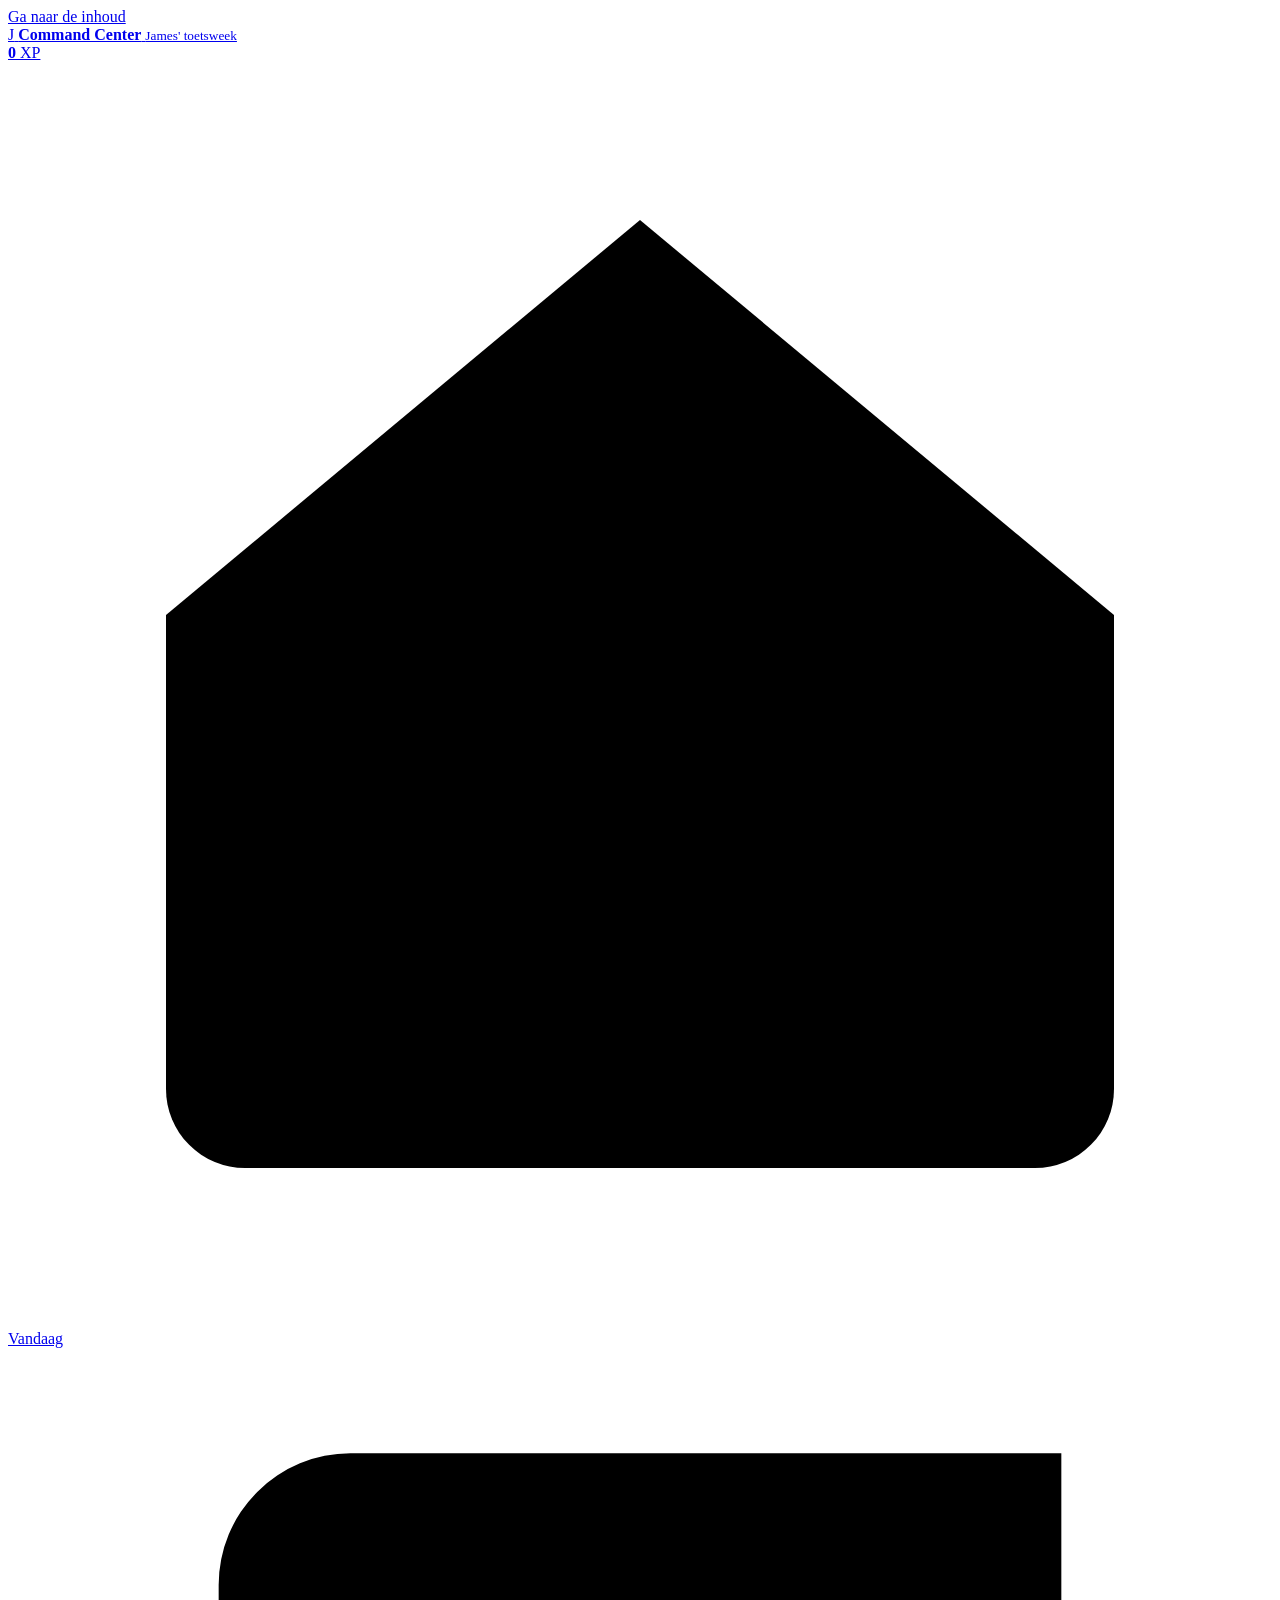
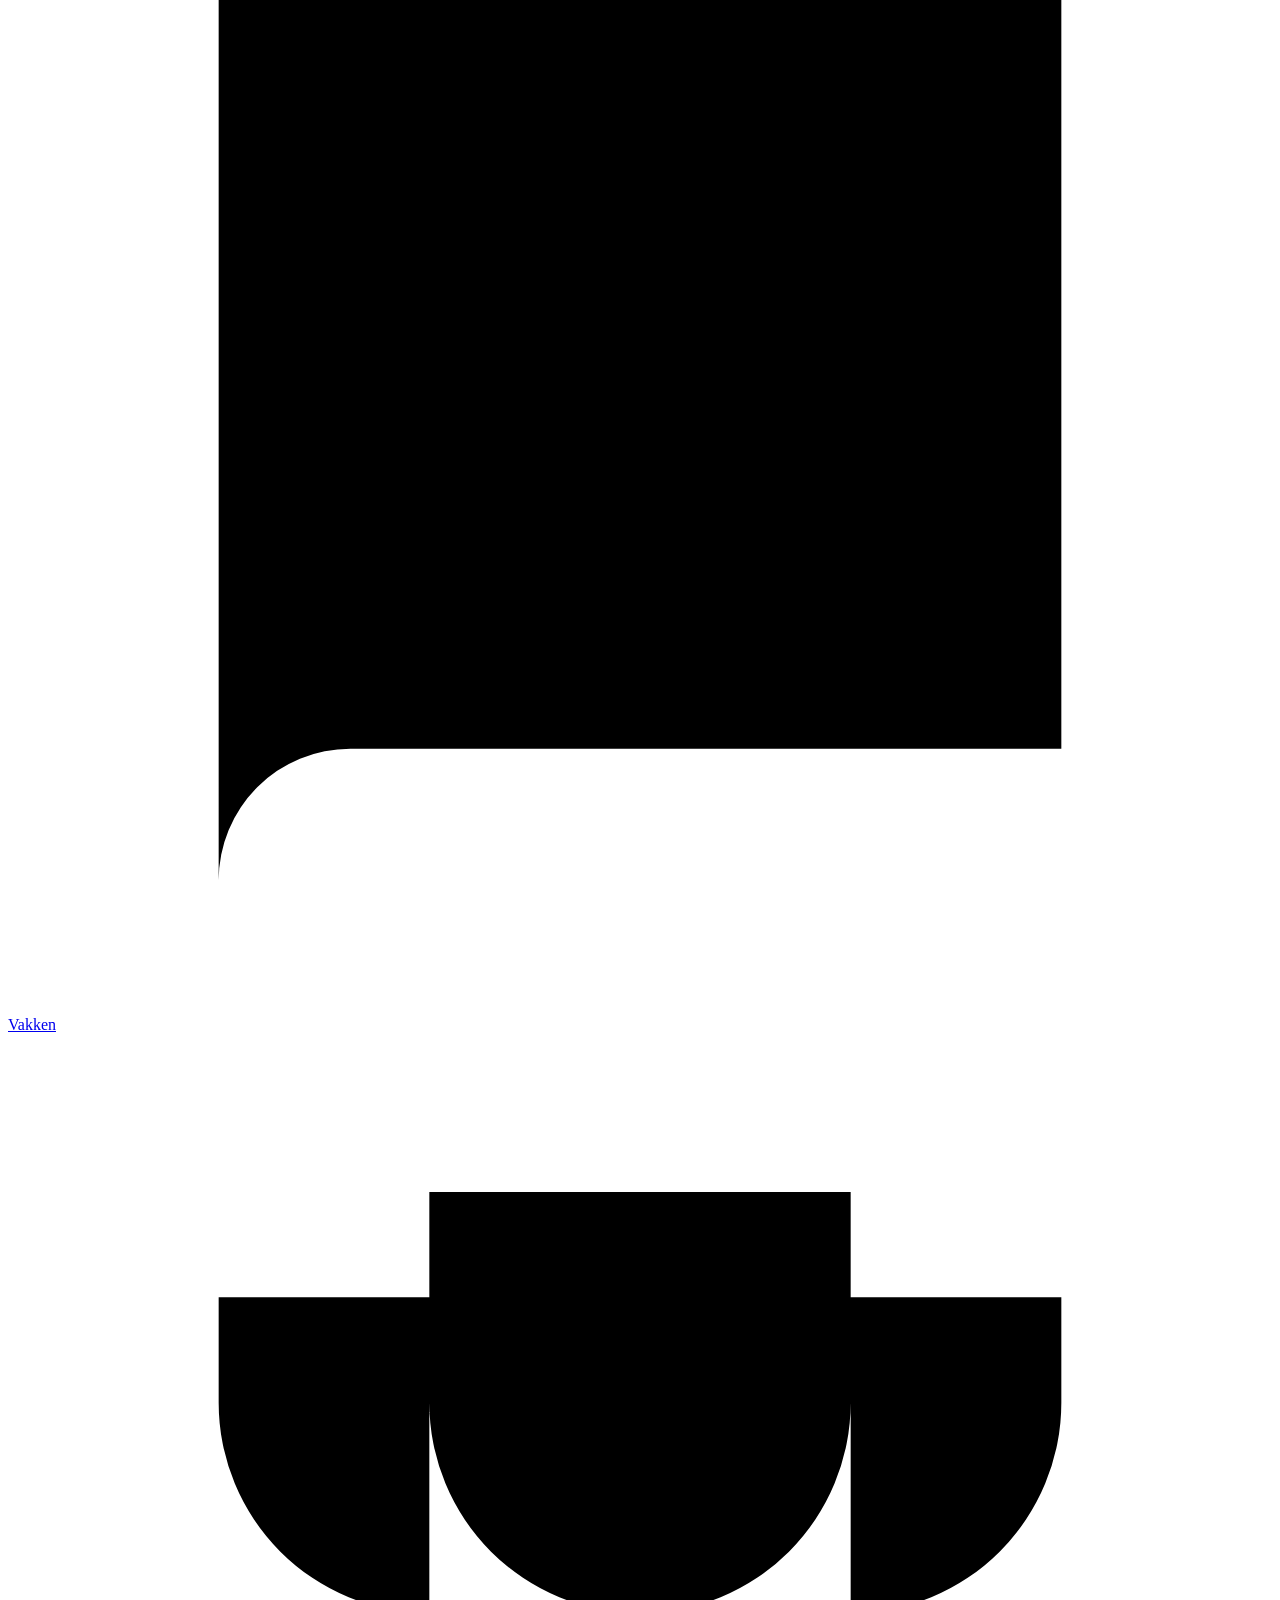
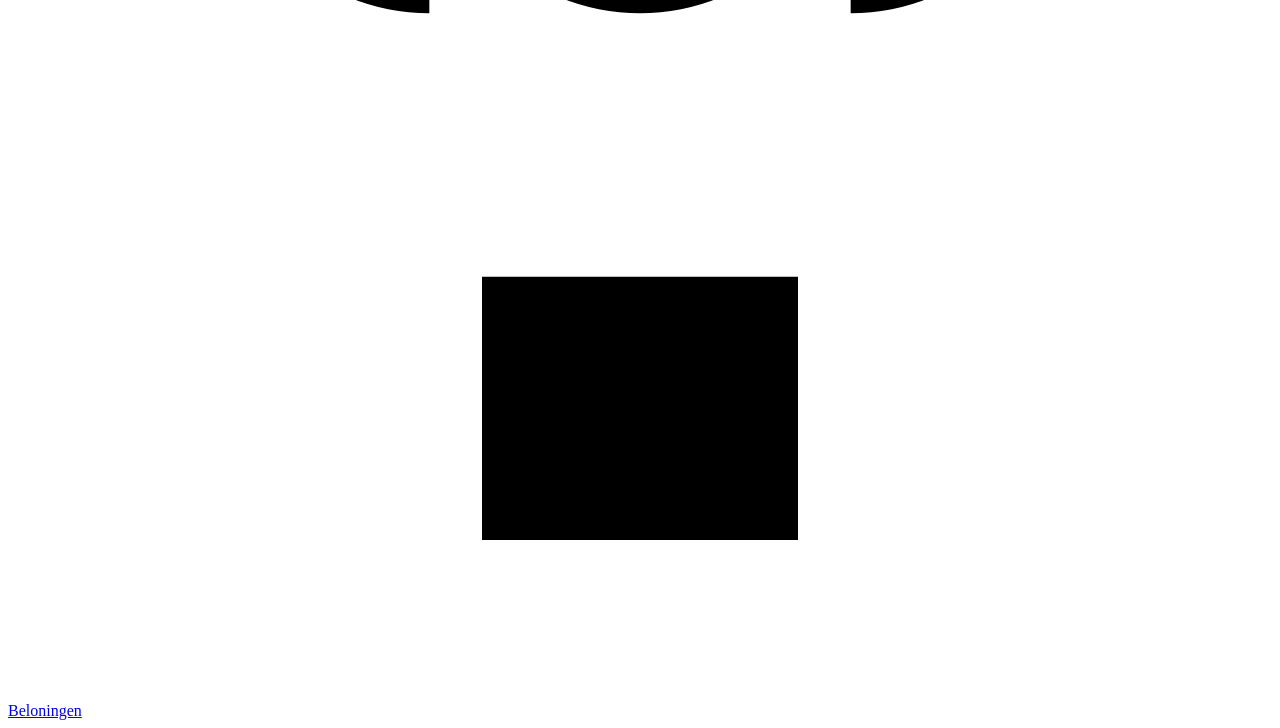
==== index.html @ 6ab62d92 "Add files via upload" ====
<!doctype html>
<html lang="nl">
  <head>
    <meta charset="UTF-8" />
    <meta name="viewport" content="width=device-width, initial-scale=1, viewport-fit=cover" />
    <meta
      name="description"
      content="James Toetsweek Command Center: rustig en doelgericht leren voor de toetsweek."
    />
    <meta name="theme-color" content="#173f3a" />
    <title>James Toetsweek Command Center</title>
    <link rel="manifest" href="manifest.webmanifest" />
    <link rel="icon" href="icon.svg" type="image/svg+xml" />
    <link rel="stylesheet" href="styles.css" />
  </head>
  <body>
    <a class="skip-link" href="#main-content">Ga naar de inhoud</a>

    <div class="app-shell">
      <header class="topbar">
        <a class="brand" href="#/home" aria-label="Naar dashboard">
          <span class="brand-mark" aria-hidden="true">J</span>
          <span>
            <strong>Command Center</strong>
            <small>James' toetsweek</small>
          </span>
        </a>
        <div class="topbar-actions">
          <button class="icon-button install-button" id="install-button" type="button" hidden>
            Installeer
          </button>
          <a class="xp-pill" href="#/rewards" aria-label="Bekijk XP en beloningen">
            <span class="xp-dot" aria-hidden="true"></span>
            <strong id="xp-count">0</strong>
            <span>XP</span>
          </a>
        </div>
      </header>

      <main id="main-content" tabindex="-1"></main>

      <nav class="bottom-nav" aria-label="Hoofdnavigatie">
        <a href="#/home" data-nav="home">
          <svg viewBox="0 0 24 24" aria-hidden="true">
            <path d="M3 10.5 12 3l9 7.5v9a1.5 1.5 0 0 1-1.5 1.5h-15A1.5 1.5 0 0 1 3 19.5z" />
            <path d="M9 21v-7h6v7" />
          </svg>
          <span>Vandaag</span>
        </a>
        <a href="#/subjects" data-nav="subjects">
          <svg viewBox="0 0 24 24" aria-hidden="true">
            <path d="M4 4.5A2.5 2.5 0 0 1 6.5 2H20v17H6.5A2.5 2.5 0 0 0 4 21.5z" />
            <path d="M4 4.5v17M8 6h8M8 10h7" />
          </svg>
          <span>Vakken</span>
        </a>
        <a href="#/rewards" data-nav="rewards">
          <svg viewBox="0 0 24 24" aria-hidden="true">
            <path d="M8 3h8v4a4 4 0 0 1-8 0zM8 5H4v2a4 4 0 0 0 4 4M16 5h4v2a4 4 0 0 1-4 4" />
            <path d="M12 11v5M8 21h8M9 16h6v5H9z" />
          </svg>
          <span>Beloningen</span>
        </a>
      </nav>
    </div>

    <div class="toast" id="toast" role="status" aria-live="polite"></div>
    <div class="confetti" id="confetti" aria-hidden="true"></div>

    <dialog id="reset-dialog">
      <form method="dialog" class="dialog-card">
        <span class="eyebrow">Even checken</span>
        <h2>Voortgang opnieuw beginnen?</h2>
        <p>Alle XP, scores, badges en geleerde kaartjes worden van dit apparaat verwijderd.</p>
        <div class="dialog-actions">
          <button class="button button-ghost" value="cancel">Annuleren</button>
          <button class="button button-danger" value="confirm">Wis voortgang</button>
        </div>
      </form>
    </dialog>

    <noscript>
      <p class="noscript">JavaScript is nodig om de leerstanden te gebruiken.</p>
    </noscript>
    <script src="app.js" defer></script>
  </body>
</html>
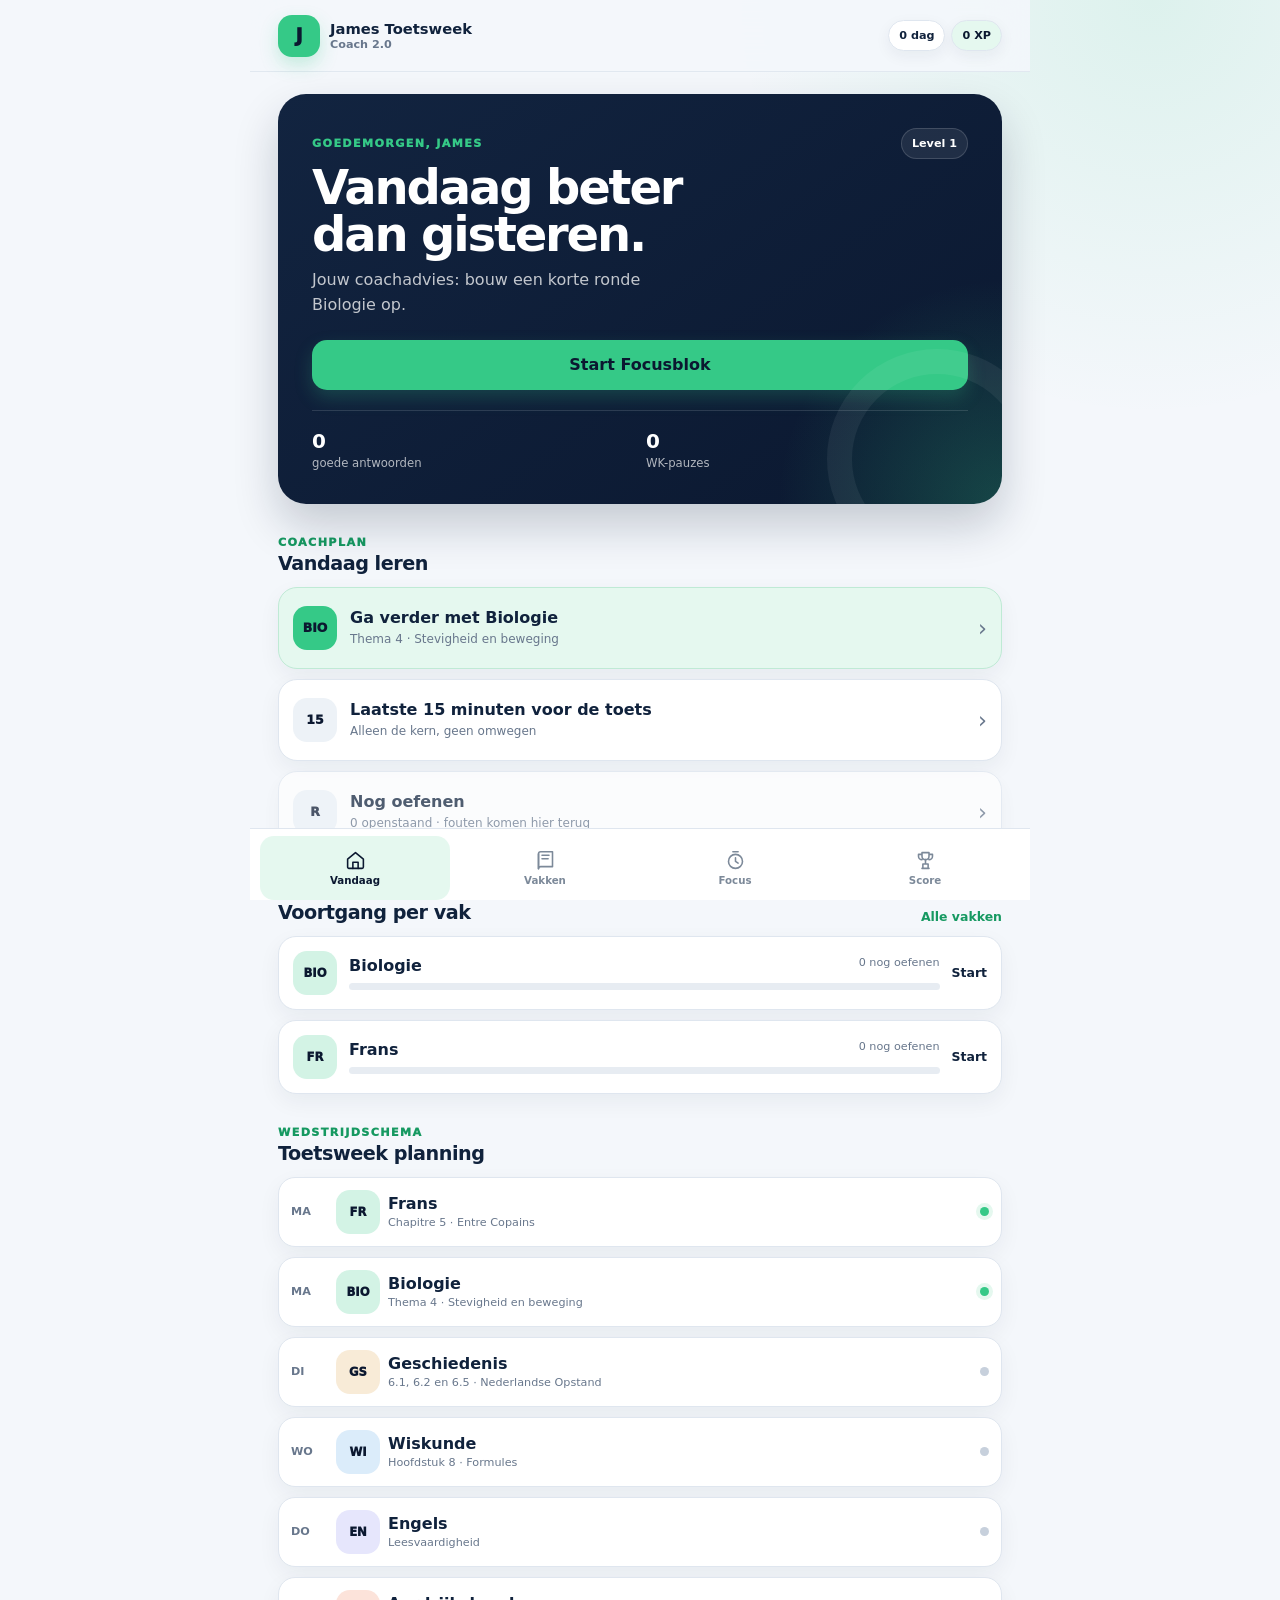
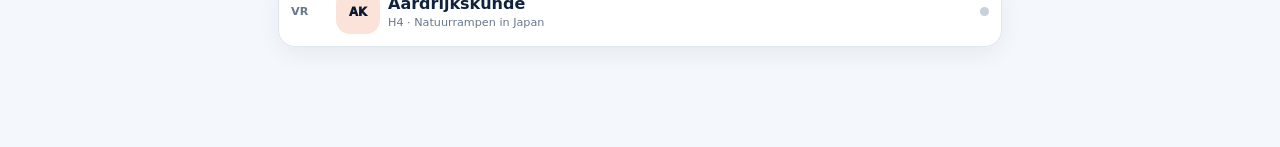
==== commit dad019b5: "Add files via upload" ====
--- a/index.html
+++ b/index.html
@@ -3,14 +3,15 @@
   <head>
     <meta charset="UTF-8" />
     <meta name="viewport" content="width=device-width, initial-scale=1, viewport-fit=cover" />
-    <meta
-      name="description"
-      content="James Toetsweek Command Center: rustig en doelgericht leren voor de toetsweek."
-    />
-    <meta name="theme-color" content="#173f3a" />
-    <title>James Toetsweek Command Center</title>
-    <link rel="manifest" href="manifest.webmanifest" />
+    <meta name="description" content="James Toetsweek 2.0: jouw mobiele leercoach voor Frans en Biologie." />
+    <meta name="theme-color" content="#0b1830" />
+    <meta name="apple-mobile-web-app-capable" content="yes" />
+    <meta name="apple-mobile-web-app-status-bar-style" content="black-translucent" />
+    <meta name="apple-mobile-web-app-title" content="James Toetsweek" />
+    <title>James Toetsweek 2.0</title>
+    <link rel="manifest" href="manifest.json" />
     <link rel="icon" href="icon.svg" type="image/svg+xml" />
+    <link rel="apple-touch-icon" href="icon.svg" />
     <link rel="stylesheet" href="styles.css" />
   </head>
   <body>
@@ -19,21 +20,15 @@
     <div class="app-shell">
       <header class="topbar">
         <a class="brand" href="#/home" aria-label="Naar dashboard">
-          <span class="brand-mark" aria-hidden="true">J</span>
-          <span>
-            <strong>Command Center</strong>
-            <small>James' toetsweek</small>
+          <span class="brand-mark">J</span>
+          <span class="brand-copy">
+            <strong>James Toetsweek</strong>
+            <small>Coach 2.0</small>
           </span>
         </a>
-        <div class="topbar-actions">
-          <button class="icon-button install-button" id="install-button" type="button" hidden>
-            Installeer
-          </button>
-          <a class="xp-pill" href="#/rewards" aria-label="Bekijk XP en beloningen">
-            <span class="xp-dot" aria-hidden="true"></span>
-            <strong id="xp-count">0</strong>
-            <span>XP</span>
-          </a>
+        <div class="top-stats">
+          <span class="streak-pill" title="Leerreeks"><b id="header-streak">1</b> dag</span>
+          <a class="xp-pill" href="#/progress"><b id="header-xp">0</b> XP</a>
         </div>
       </header>
 
@@ -41,47 +36,53 @@
 
       <nav class="bottom-nav" aria-label="Hoofdnavigatie">
         <a href="#/home" data-nav="home">
-          <svg viewBox="0 0 24 24" aria-hidden="true">
-            <path d="M3 10.5 12 3l9 7.5v9a1.5 1.5 0 0 1-1.5 1.5h-15A1.5 1.5 0 0 1 3 19.5z" />
-            <path d="M9 21v-7h6v7" />
-          </svg>
+          <svg viewBox="0 0 24 24" aria-hidden="true"><path d="M3 10.5 12 3l9 7.5v9a1.5 1.5 0 0 1-1.5 1.5h-15A1.5 1.5 0 0 1 3 19.5z"/><path d="M9 21v-7h6v7"/></svg>
           <span>Vandaag</span>
         </a>
         <a href="#/subjects" data-nav="subjects">
-          <svg viewBox="0 0 24 24" aria-hidden="true">
-            <path d="M4 4.5A2.5 2.5 0 0 1 6.5 2H20v17H6.5A2.5 2.5 0 0 0 4 21.5z" />
-            <path d="M4 4.5v17M8 6h8M8 10h7" />
-          </svg>
+          <svg viewBox="0 0 24 24" aria-hidden="true"><path d="M4 4.5A2.5 2.5 0 0 1 6.5 2H20v17H6.5A2.5 2.5 0 0 0 4 21.5z"/><path d="M4 4.5v17M8 6h8M8 10h7"/></svg>
           <span>Vakken</span>
         </a>
-        <a href="#/rewards" data-nav="rewards">
-          <svg viewBox="0 0 24 24" aria-hidden="true">
-            <path d="M8 3h8v4a4 4 0 0 1-8 0zM8 5H4v2a4 4 0 0 0 4 4M16 5h4v2a4 4 0 0 1-4 4" />
-            <path d="M12 11v5M8 21h8M9 16h6v5H9z" />
-          </svg>
-          <span>Beloningen</span>
+        <a href="#/focus" data-nav="focus">
+          <svg viewBox="0 0 24 24" aria-hidden="true"><circle cx="12" cy="13" r="8"/><path d="M12 9v4l3 2M9 2h6"/></svg>
+          <span>Focus</span>
+        </a>
+        <a href="#/progress" data-nav="progress">
+          <svg viewBox="0 0 24 24" aria-hidden="true"><path d="M8 3h8v4a4 4 0 0 1-8 0zM8 5H4v2a4 4 0 0 0 4 4M16 5h4v2a4 4 0 0 1-4 4"/><path d="M12 11v5M8 21h8M9 16h6v5H9z"/></svg>
+          <span>Score</span>
         </a>
       </nav>
     </div>
 
     <div class="toast" id="toast" role="status" aria-live="polite"></div>
-    <div class="confetti" id="confetti" aria-hidden="true"></div>
+    <div class="celebration" id="celebration" aria-hidden="true"></div>
+
+    <dialog id="install-dialog">
+      <div class="dialog-card">
+        <span class="kicker">Op je telefoon</span>
+        <h2>Installeer James Toetsweek</h2>
+        <p id="install-help">Open deze pagina in Chrome of Safari en voeg hem toe aan je beginscherm.</p>
+        <div class="dialog-actions">
+          <button class="button button-ghost" data-close-dialog>Later</button>
+          <button class="button" id="confirm-install" hidden>Installeer app</button>
+        </div>
+      </div>
+    </dialog>
 
     <dialog id="reset-dialog">
-      <form method="dialog" class="dialog-card">
-        <span class="eyebrow">Even checken</span>
-        <h2>Voortgang opnieuw beginnen?</h2>
-        <p>Alle XP, scores, badges en geleerde kaartjes worden van dit apparaat verwijderd.</p>
+      <div class="dialog-card">
+        <span class="kicker">Even checken</span>
+        <h2>Alle voortgang wissen?</h2>
+        <p>XP, scores, levels, badges en je lijst “Nog oefenen” worden verwijderd.</p>
         <div class="dialog-actions">
-          <button class="button button-ghost" value="cancel">Annuleren</button>
-          <button class="button button-danger" value="confirm">Wis voortgang</button>
+          <button class="button button-ghost" data-close-dialog>Annuleren</button>
+          <button class="button button-danger" id="confirm-reset">Wis alles</button>
         </div>
-      </form>
+      </div>
     </dialog>
 
-    <noscript>
-      <p class="noscript">JavaScript is nodig om de leerstanden te gebruiken.</p>
-    </noscript>
+    <noscript><p class="noscript">JavaScript is nodig om de leercoach te gebruiken.</p></noscript>
+    <script src="data.js"></script>
     <script src="app.js" defer></script>
   </body>
 </html>
--- a/styles.css
+++ b/styles.css
@@ -0,0 +1,1672 @@
+:root {
+  --navy: #0b1830;
+  --navy-2: #122440;
+  --navy-3: #1a3152;
+  --ink: #10223c;
+  --muted: #68778c;
+  --green: #35c987;
+  --green-dark: #169961;
+  --green-soft: #e5f8ef;
+  --paper: #f4f7fb;
+  --card: #ffffff;
+  --line: #dfe6ef;
+  --red: #e85c65;
+  --red-soft: #fff0f1;
+  --gold: #f0c451;
+  --blue: #5da9e9;
+  --shadow: 0 16px 38px rgba(15, 34, 61, 0.1);
+  --radius: 22px;
+  --safe-bottom: env(safe-area-inset-bottom, 0px);
+}
+
+* {
+  box-sizing: border-box;
+}
+
+html {
+  scroll-behavior: smooth;
+}
+
+body {
+  min-width: 320px;
+  margin: 0;
+  color: var(--ink);
+  background:
+    radial-gradient(circle at 90% 0%, rgba(53, 201, 135, 0.12), transparent 26rem),
+    var(--paper);
+  font-family: Inter, ui-sans-serif, "Segoe UI", system-ui, -apple-system, sans-serif;
+  -webkit-font-smoothing: antialiased;
+}
+
+button,
+input {
+  font: inherit;
+}
+
+button,
+a {
+  -webkit-tap-highlight-color: transparent;
+}
+
+button {
+  color: inherit;
+}
+
+a {
+  color: inherit;
+  text-decoration: none;
+}
+
+svg {
+  fill: none;
+  stroke: currentColor;
+  stroke-linecap: round;
+  stroke-linejoin: round;
+  stroke-width: 1.8;
+}
+
+code {
+  padding: 2px 5px;
+  border-radius: 5px;
+  background: #e8edf4;
+}
+
+.skip-link {
+  position: fixed;
+  z-index: 100;
+  top: 8px;
+  left: 8px;
+  padding: 10px 14px;
+  border-radius: 10px;
+  color: white;
+  background: var(--navy);
+  transform: translateY(-150%);
+}
+
+.skip-link:focus {
+  transform: translateY(0);
+}
+
+.app-shell {
+  width: min(100%, 780px);
+  min-height: 100vh;
+  margin: 0 auto;
+}
+
+.topbar {
+  position: sticky;
+  z-index: 30;
+  top: 0;
+  display: flex;
+  min-height: 72px;
+  padding: 12px 18px;
+  align-items: center;
+  justify-content: space-between;
+  border-bottom: 1px solid rgba(223, 230, 239, 0.85);
+  background: rgba(244, 247, 251, 0.92);
+  backdrop-filter: blur(18px);
+}
+
+.brand,
+.top-stats {
+  display: flex;
+  align-items: center;
+}
+
+.brand {
+  gap: 10px;
+}
+
+.brand-mark {
+  display: grid;
+  width: 42px;
+  height: 42px;
+  place-items: center;
+  border-radius: 14px;
+  color: var(--navy);
+  background: var(--green);
+  font-size: 1.2rem;
+  font-weight: 950;
+  box-shadow: 0 8px 18px rgba(53, 201, 135, 0.25);
+}
+
+.brand-copy strong,
+.brand-copy small {
+  display: block;
+}
+
+.brand-copy strong {
+  font-size: 0.92rem;
+}
+
+.brand-copy small {
+  margin-top: 1px;
+  color: var(--muted);
+  font-size: 0.7rem;
+  font-weight: 700;
+}
+
+.top-stats {
+  gap: 6px;
+}
+
+.streak-pill,
+.xp-pill,
+.level-chip {
+  padding: 8px 10px;
+  border: 1px solid var(--line);
+  border-radius: 999px;
+  background: white;
+  box-shadow: 0 5px 15px rgba(15, 34, 61, 0.06);
+  font-size: 0.7rem;
+  font-weight: 750;
+  white-space: nowrap;
+}
+
+.xp-pill {
+  color: var(--navy);
+  background: var(--green-soft);
+}
+
+main {
+  padding: 22px 18px calc(100px + var(--safe-bottom));
+  outline: none;
+}
+
+.page {
+  animation: page-in 220ms ease-out;
+}
+
+@keyframes page-in {
+  from {
+    opacity: 0;
+    transform: translateY(6px);
+  }
+}
+
+.kicker {
+  color: var(--green-dark);
+  font-size: 0.7rem;
+  font-weight: 950;
+  letter-spacing: 0.12em;
+  text-transform: uppercase;
+}
+
+.page-title {
+  margin-bottom: 22px;
+}
+
+.page-title h1,
+.coach-hero h1,
+.subject-hero h1,
+.quick-hero h1,
+.result-card h1,
+.father-result h1 {
+  margin: 5px 0 10px;
+  font-size: clamp(2rem, 9vw, 3rem);
+  line-height: 0.98;
+  letter-spacing: -0.045em;
+}
+
+.page-title p,
+.subject-hero p,
+.result-card p,
+.father-result p {
+  max-width: 54ch;
+  margin: 0;
+  color: var(--muted);
+  line-height: 1.55;
+}
+
+.coach-hero {
+  position: relative;
+  overflow: hidden;
+  padding: 25px;
+  border-radius: 28px;
+  color: white;
+  background:
+    radial-gradient(circle at 100% 100%, rgba(53, 201, 135, 0.26), transparent 14rem),
+    linear-gradient(145deg, var(--navy-2), var(--navy));
+  box-shadow: 0 22px 45px rgba(11, 24, 48, 0.2);
+}
+
+.coach-hero::after {
+  position: absolute;
+  right: -45px;
+  bottom: -65px;
+  width: 170px;
+  height: 170px;
+  border: 25px solid rgba(255, 255, 255, 0.06);
+  border-radius: 50%;
+  content: "";
+}
+
+.hero-topline,
+.session-header,
+.question-meta,
+.father-topbar,
+.section-heading {
+  display: flex;
+  align-items: center;
+  justify-content: space-between;
+}
+
+.coach-hero .kicker {
+  color: var(--green);
+}
+
+.coach-hero h1 {
+  position: relative;
+  z-index: 1;
+  max-width: 12ch;
+}
+
+.coach-hero p {
+  position: relative;
+  z-index: 1;
+  max-width: 38ch;
+  margin: 0 0 22px;
+  color: rgba(255, 255, 255, 0.75);
+  line-height: 1.55;
+}
+
+.level-chip {
+  border-color: rgba(255, 255, 255, 0.15);
+  color: white;
+  background: rgba(255, 255, 255, 0.08);
+  box-shadow: none;
+}
+
+.hero-score {
+  position: relative;
+  z-index: 1;
+  display: grid;
+  grid-template-columns: repeat(2, 1fr);
+  gap: 12px;
+  margin-top: 20px;
+  padding-top: 18px;
+  border-top: 1px solid rgba(255, 255, 255, 0.13);
+}
+
+.hero-score span {
+  color: rgba(255, 255, 255, 0.68);
+  font-size: 0.73rem;
+}
+
+.hero-score b {
+  display: block;
+  margin-bottom: 3px;
+  color: white;
+  font-size: 1.25rem;
+}
+
+.section {
+  margin-top: 27px;
+}
+
+.section-heading {
+  gap: 12px;
+  margin-bottom: 12px;
+  align-items: end;
+}
+
+.section-heading h2 {
+  margin: 2px 0 0;
+  font-size: 1.2rem;
+  letter-spacing: -0.025em;
+}
+
+.section-heading > a,
+.section-heading > span {
+  color: var(--green-dark);
+  font-size: 0.78rem;
+  font-weight: 850;
+}
+
+.button {
+  display: inline-flex;
+  min-height: 50px;
+  padding: 0 18px;
+  align-items: center;
+  justify-content: center;
+  border: 0;
+  border-radius: 15px;
+  color: white;
+  background: var(--navy);
+  cursor: pointer;
+  font-weight: 900;
+  box-shadow: 0 8px 18px rgba(11, 24, 48, 0.15);
+}
+
+.button:disabled {
+  cursor: not-allowed;
+  opacity: 0.45;
+}
+
+.button-lime,
+.button-correct {
+  color: var(--navy);
+  background: var(--green);
+  box-shadow: 0 8px 18px rgba(53, 201, 135, 0.22);
+}
+
+.button-ghost {
+  border: 1px solid var(--line);
+  color: var(--ink);
+  background: white;
+  box-shadow: none;
+}
+
+.button-dark-ghost {
+  border: 1px solid rgba(255, 255, 255, 0.22);
+  color: white;
+  background: transparent;
+  box-shadow: none;
+}
+
+.button-wrong {
+  color: #a32b35;
+  background: var(--red-soft);
+  box-shadow: none;
+}
+
+.button-dark-wrong {
+  color: white;
+  background: #9b3340;
+}
+
+.button-danger {
+  background: var(--red);
+}
+
+.button-wide {
+  width: 100%;
+}
+
+.button-stack {
+  display: grid;
+  gap: 10px;
+}
+
+.today-grid,
+.progress-list,
+.schedule,
+.topic-list,
+.quick-topics,
+.focus-tips {
+  display: grid;
+  gap: 10px;
+}
+
+.action-card,
+.subject-progress,
+.schedule-row {
+  display: grid;
+  align-items: center;
+  border: 1px solid var(--line);
+  background: var(--card);
+  box-shadow: 0 8px 22px rgba(15, 34, 61, 0.055);
+}
+
+.action-card {
+  grid-template-columns: auto 1fr auto;
+  gap: 13px;
+  min-height: 82px;
+  padding: 14px;
+  border-radius: 19px;
+}
+
+.action-card-primary {
+  border-color: #bfead5;
+  background: var(--green-soft);
+}
+
+.action-card.muted {
+  opacity: 0.72;
+}
+
+.card-icon,
+.mode-icon {
+  display: grid;
+  width: 44px;
+  height: 44px;
+  place-items: center;
+  border-radius: 14px;
+  color: var(--navy);
+  background: #edf2f7;
+  font-size: 0.78rem;
+  font-weight: 950;
+}
+
+.action-card-primary .card-icon {
+  background: var(--green);
+}
+
+.action-card b,
+.action-card small {
+  display: block;
+}
+
+.action-card small {
+  margin-top: 4px;
+  color: var(--muted);
+  font-size: 0.75rem;
+  line-height: 1.4;
+}
+
+.chevron {
+  color: var(--muted);
+  font-size: 1.4rem;
+}
+
+.subject-progress {
+  grid-template-columns: auto 1fr auto;
+  gap: 12px;
+  padding: 14px;
+  border-radius: 18px;
+}
+
+.subject-badge {
+  display: grid;
+  width: 44px;
+  height: 44px;
+  place-items: center;
+  border-radius: 14px;
+  color: var(--navy);
+  background: color-mix(in srgb, var(--accent) 22%, white);
+  font-size: 0.73rem;
+  font-weight: 950;
+}
+
+.subject-badge.large {
+  width: 64px;
+  height: 64px;
+  border-radius: 20px;
+  font-size: 0.9rem;
+}
+
+.progress-copy > span:first-child {
+  display: flex;
+  justify-content: space-between;
+  margin-bottom: 8px;
+}
+
+.progress-copy small {
+  color: var(--muted);
+  font-size: 0.7rem;
+}
+
+.track {
+  display: block;
+  overflow: hidden;
+  height: 7px;
+  border-radius: 999px;
+  background: #e7ecf2;
+}
+
+.track i {
+  display: block;
+  height: 100%;
+  border-radius: inherit;
+  background: var(--accent, var(--green));
+  transition: width 180ms ease;
+}
+
+.progress-value {
+  font-size: 0.78rem;
+  font-weight: 900;
+}
+
+.schedule-row {
+  grid-template-columns: 35px 42px 1fr auto;
+  gap: 10px;
+  padding: 12px;
+  border-radius: 17px;
+}
+
+.schedule-day {
+  color: var(--muted);
+  font-size: 0.7rem;
+  font-weight: 900;
+}
+
+.schedule-row b,
+.schedule-row small {
+  display: block;
+}
+
+.schedule-row small {
+  max-width: 36ch;
+  margin-top: 3px;
+  overflow: hidden;
+  color: var(--muted);
+  font-size: 0.7rem;
+  text-overflow: ellipsis;
+  white-space: nowrap;
+}
+
+.status-dot {
+  width: 9px;
+  height: 9px;
+  border-radius: 50%;
+  background: #c7d0dc;
+}
+
+.status-dot.ready {
+  background: var(--green);
+  box-shadow: 0 0 0 4px var(--green-soft);
+}
+
+.subject-grid,
+.mode-grid,
+.stats-grid,
+.badge-grid {
+  display: grid;
+  grid-template-columns: repeat(2, minmax(0, 1fr));
+  gap: 11px;
+}
+
+.subject-tile {
+  position: relative;
+  min-height: 190px;
+  padding: 17px;
+  border: 1px solid var(--line);
+  border-radius: 22px;
+  background: white;
+  box-shadow: 0 9px 24px rgba(15, 34, 61, 0.06);
+}
+
+.subject-tile.coming {
+  background: #f9fafc;
+}
+
+.tile-status {
+  position: absolute;
+  top: 18px;
+  right: 16px;
+  color: var(--muted);
+  font-size: 0.65rem;
+  font-weight: 800;
+}
+
+.subject-tile h2 {
+  margin: 18px 0 5px;
+  font-size: 1.15rem;
+}
+
+.subject-tile p {
+  min-height: 38px;
+  margin: 0;
+  color: var(--muted);
+  font-size: 0.75rem;
+  line-height: 1.4;
+}
+
+.tile-score {
+  display: block;
+  margin-top: 16px;
+  color: var(--green-dark);
+  font-size: 0.7rem;
+  font-weight: 850;
+}
+
+.back-link {
+  display: inline-flex;
+  margin-bottom: 17px;
+  color: var(--navy-3);
+  font-size: 0.78rem;
+  font-weight: 850;
+}
+
+.back-link.light {
+  color: rgba(255, 255, 255, 0.78);
+}
+
+.subject-hero {
+  display: grid;
+  grid-template-columns: auto 1fr auto;
+  gap: 15px;
+  align-items: center;
+  padding: 22px;
+  border: 1px solid var(--line);
+  border-radius: 26px;
+  background:
+    linear-gradient(135deg, color-mix(in srgb, var(--accent) 15%, white), white);
+  box-shadow: var(--shadow);
+}
+
+.subject-hero h1 {
+  font-size: 2rem;
+}
+
+.accuracy-ring,
+.score-ring {
+  display: grid;
+  place-items: center;
+  border-radius: 50%;
+  text-align: center;
+}
+
+.accuracy-ring {
+  width: 64px;
+  height: 64px;
+  border: 7px solid var(--green-soft);
+  background: white;
+}
+
+.accuracy-ring b,
+.accuracy-ring small,
+.score-ring b,
+.score-ring small {
+  display: block;
+}
+
+.accuracy-ring b {
+  font-size: 0.83rem;
+}
+
+.accuracy-ring small {
+  color: var(--muted);
+  font-size: 0.55rem;
+}
+
+.mode-card {
+  min-height: 150px;
+  padding: 16px;
+  border: 1px solid var(--line);
+  border-radius: 20px;
+  background: white;
+  box-shadow: 0 8px 22px rgba(15, 34, 61, 0.055);
+}
+
+.mode-card .mode-icon {
+  margin-bottom: 22px;
+  background: var(--green-soft);
+}
+
+.mode-card b,
+.mode-card small {
+  display: block;
+}
+
+.mode-card small {
+  margin-top: 5px;
+  color: var(--muted);
+  font-size: 0.72rem;
+  line-height: 1.35;
+}
+
+.mode-card.dark {
+  color: white;
+  background: var(--navy);
+}
+
+.mode-card.dark small {
+  color: rgba(255, 255, 255, 0.65);
+}
+
+.mode-card.quick {
+  border-color: #bce9d3;
+  background: var(--green-soft);
+}
+
+.mode-card.review.muted {
+  opacity: 0.6;
+}
+
+.topic-card {
+  overflow: hidden;
+  border: 1px solid var(--line);
+  border-radius: 18px;
+  background: white;
+}
+
+.topic-card summary {
+  display: grid;
+  grid-template-columns: 35px 1fr auto;
+  gap: 9px;
+  min-height: 62px;
+  padding: 14px 16px;
+  align-items: center;
+  cursor: pointer;
+  list-style: none;
+}
+
+.topic-card summary::-webkit-details-marker {
+  display: none;
+}
+
+.topic-card summary span {
+  color: var(--green-dark);
+  font-size: 0.7rem;
+  font-weight: 950;
+}
+
+.topic-card summary i {
+  font-style: normal;
+  font-size: 1.2rem;
+  transition: transform 150ms ease;
+}
+
+.topic-card[open] summary i {
+  transform: rotate(45deg);
+}
+
+.topic-content {
+  padding: 0 17px 17px 60px;
+}
+
+.topic-content p {
+  margin: 0 0 11px;
+  color: var(--muted);
+  line-height: 1.5;
+}
+
+.topic-content ul,
+.quick-topic ul {
+  margin: 0;
+  padding: 0;
+  list-style: none;
+}
+
+.topic-content li,
+.quick-topic li {
+  position: relative;
+  margin-top: 8px;
+  padding-left: 16px;
+  color: var(--muted);
+  font-size: 0.86rem;
+  line-height: 1.45;
+}
+
+.topic-content li::before,
+.quick-topic li::before {
+  position: absolute;
+  top: 7px;
+  left: 0;
+  width: 6px;
+  height: 6px;
+  border-radius: 50%;
+  background: var(--green);
+  content: "";
+}
+
+.coach-note,
+.settings-card {
+  padding: 20px;
+  border: 1px solid var(--line);
+  border-radius: 20px;
+  background: white;
+}
+
+.coach-note p,
+.settings-card p {
+  color: var(--muted);
+  line-height: 1.5;
+}
+
+.session-page {
+  max-width: 620px;
+  margin: 0 auto;
+}
+
+.session-header {
+  margin-bottom: 10px;
+  color: var(--muted);
+  font-size: 0.75rem;
+  font-weight: 800;
+}
+
+.session-header .back-link {
+  margin: 0;
+}
+
+.session-track {
+  margin-bottom: 16px;
+}
+
+.card-meta {
+  display: flex;
+  justify-content: space-between;
+  margin-bottom: 9px;
+  color: var(--muted);
+  font-size: 0.66rem;
+}
+
+.difficulty {
+  display: inline-flex;
+  min-height: 25px;
+  padding: 0 9px;
+  align-items: center;
+  border-radius: 999px;
+  font-size: 0.65rem;
+  font-weight: 900;
+  text-transform: uppercase;
+}
+
+.difficulty.easy {
+  color: #117248;
+  background: #e5f8ef;
+}
+
+.difficulty.medium {
+  color: #8a6510;
+  background: #fff5d8;
+}
+
+.difficulty.hard {
+  color: #9d3038;
+  background: #fff0f1;
+}
+
+.flash-stage {
+  display: flex;
+  min-height: 390px;
+  padding: 28px;
+  flex-direction: column;
+  align-items: center;
+  justify-content: center;
+  border: 1px solid var(--line);
+  border-radius: 28px;
+  background:
+    radial-gradient(circle at 100% 100%, color-mix(in srgb, var(--accent) 12%, white), transparent 16rem),
+    white;
+  box-shadow: var(--shadow);
+  touch-action: pan-y;
+  text-align: center;
+}
+
+.flash-stage h1 {
+  max-width: 17ch;
+  margin: 18px auto 28px;
+  font-size: clamp(1.75rem, 8vw, 2.5rem);
+  line-height: 1.12;
+  letter-spacing: -0.035em;
+}
+
+.flash-answer {
+  width: 100%;
+  padding: 20px;
+  border-radius: 18px;
+  background: var(--green-soft);
+}
+
+.flash-answer span,
+.flash-answer b {
+  display: block;
+}
+
+.flash-answer span {
+  margin-bottom: 7px;
+  color: var(--green-dark);
+  font-size: 0.68rem;
+  font-weight: 900;
+  text-transform: uppercase;
+}
+
+.flash-answer b {
+  font-size: 1.25rem;
+  line-height: 1.35;
+}
+
+.rating-row,
+.previous-next,
+.timer-actions,
+.dialog-actions {
+  display: grid;
+  grid-template-columns: repeat(2, minmax(0, 1fr));
+  gap: 10px;
+  margin-top: 12px;
+}
+
+.question-card {
+  padding: 22px;
+  border: 1px solid var(--line);
+  border-radius: 27px;
+  background: white;
+  box-shadow: var(--shadow);
+}
+
+.question-meta {
+  color: var(--muted);
+  font-size: 0.7rem;
+}
+
+.question-card h1 {
+  margin: 22px 0;
+  font-size: clamp(1.4rem, 6vw, 2rem);
+  line-height: 1.2;
+  letter-spacing: -0.03em;
+}
+
+.answer-list {
+  display: grid;
+  gap: 9px;
+}
+
+.answer-option {
+  display: grid;
+  grid-template-columns: 36px 1fr;
+  gap: 10px;
+  min-height: 57px;
+  padding: 10px 14px;
+  align-items: center;
+  border: 1px solid var(--line);
+  border-radius: 15px;
+  background: #fbfcfe;
+  cursor: pointer;
+  text-align: left;
+}
+
+.answer-option span {
+  display: grid;
+  width: 32px;
+  height: 32px;
+  place-items: center;
+  border-radius: 10px;
+  background: #edf2f7;
+  font-size: 0.72rem;
+  font-weight: 950;
+}
+
+.answer-option.correct {
+  border-color: #7cdaad;
+  background: var(--green-soft);
+}
+
+.answer-option.wrong {
+  border-color: #eda0a6;
+  background: var(--red-soft);
+}
+
+.open-answer-form {
+  display: grid;
+  gap: 9px;
+}
+
+.open-answer-form label {
+  color: var(--muted);
+  font-size: 0.75rem;
+  font-weight: 800;
+}
+
+.open-answer-form input {
+  width: 100%;
+  min-height: 56px;
+  padding: 0 15px;
+  border: 1px solid var(--line);
+  border-radius: 15px;
+  color: var(--ink);
+  background: #fbfcfe;
+  outline: none;
+}
+
+.open-answer-form input:focus {
+  border-color: var(--green);
+  box-shadow: 0 0 0 4px rgba(53, 201, 135, 0.14);
+}
+
+.submitted-answer {
+  padding: 17px;
+  border-radius: 15px;
+  background: #f0f3f7;
+}
+
+.submitted-answer span,
+.submitted-answer b {
+  display: block;
+}
+
+.submitted-answer span {
+  margin-bottom: 4px;
+  color: var(--muted);
+  font-size: 0.68rem;
+  font-weight: 850;
+}
+
+.feedback {
+  margin-top: 14px;
+  padding: 15px;
+  border-radius: 15px;
+}
+
+.feedback.correct {
+  background: var(--green-soft);
+}
+
+.feedback.wrong {
+  background: var(--red-soft);
+}
+
+.feedback b,
+.feedback span {
+  display: block;
+}
+
+.feedback span {
+  margin-top: 5px;
+  font-size: 0.85rem;
+}
+
+.feedback p {
+  margin: 8px 0 0;
+  color: var(--muted);
+  font-size: 0.84rem;
+  line-height: 1.45;
+}
+
+.session-page > .button-wide {
+  margin-top: 12px;
+}
+
+.result-card {
+  padding: 28px 22px;
+  border: 1px solid var(--line);
+  border-radius: 28px;
+  background: white;
+  box-shadow: var(--shadow);
+  text-align: center;
+}
+
+.result-mark {
+  display: grid;
+  width: 88px;
+  height: 88px;
+  margin: 0 auto 18px;
+  place-items: center;
+  border: 9px solid #eaf0f5;
+  border-radius: 50%;
+  color: var(--navy);
+  background: var(--green);
+  font-size: 1.5rem;
+  font-weight: 950;
+}
+
+.score-ring {
+  width: 132px;
+  height: 132px;
+  margin: 0 auto 20px;
+  border: 12px solid #f6d4d7;
+  color: #a12f38;
+  background: var(--red-soft);
+}
+
+.score-ring.ready {
+  border-color: #bfead5;
+  color: #126b47;
+  background: var(--green-soft);
+}
+
+.score-ring b {
+  font-size: 1.8rem;
+}
+
+.score-ring small {
+  margin-top: 2px;
+  font-size: 0.7rem;
+  font-weight: 850;
+  text-transform: uppercase;
+}
+
+.result-stats {
+  display: grid;
+  grid-template-columns: repeat(2, 1fr);
+  gap: 10px;
+  margin: 20px 0;
+}
+
+.result-stats span {
+  padding: 14px;
+  border-radius: 14px;
+  color: var(--muted);
+  background: #f2f5f8;
+  font-size: 0.72rem;
+}
+
+.result-stats b {
+  display: block;
+  margin-bottom: 2px;
+  color: var(--ink);
+  font-size: 1.2rem;
+}
+
+.father-page {
+  min-height: calc(100vh - 194px);
+  margin: -22px -18px calc(-100px - var(--safe-bottom));
+  padding: 22px 18px calc(100px + var(--safe-bottom));
+  color: white;
+  background:
+    radial-gradient(circle at 100% 10%, rgba(53, 201, 135, 0.15), transparent 18rem),
+    var(--navy);
+}
+
+.father-topbar {
+  color: rgba(255, 255, 255, 0.64);
+  font-size: 0.72rem;
+}
+
+.father-topbar .back-link {
+  margin: 0;
+}
+
+.father-progress {
+  margin: 18px 0 10px;
+  color: var(--green);
+  font-size: 0.75rem;
+  font-weight: 900;
+}
+
+.father-question {
+  display: flex;
+  min-height: 430px;
+  padding: 28px;
+  flex-direction: column;
+  align-items: center;
+  justify-content: center;
+  border: 1px solid rgba(255, 255, 255, 0.12);
+  border-radius: 28px;
+  background: rgba(255, 255, 255, 0.05);
+  text-align: center;
+}
+
+.father-question .kicker,
+.father-result .kicker {
+  color: var(--green);
+}
+
+.father-question h1 {
+  max-width: 17ch;
+  margin: 20px auto 28px;
+  font-size: clamp(1.8rem, 8vw, 2.6rem);
+  line-height: 1.12;
+  letter-spacing: -0.035em;
+}
+
+.father-answer {
+  width: 100%;
+  padding: 20px;
+  border-radius: 18px;
+  color: var(--navy);
+  background: white;
+}
+
+.father-answer span,
+.father-answer b {
+  display: block;
+}
+
+.father-answer span {
+  color: var(--green-dark);
+  font-size: 0.68rem;
+  font-weight: 900;
+  text-transform: uppercase;
+}
+
+.father-answer b {
+  margin-top: 7px;
+  font-size: 1.2rem;
+}
+
+.father-answer p {
+  margin: 9px 0 0;
+  color: var(--muted);
+  font-size: 0.82rem;
+  line-height: 1.45;
+}
+
+.father-result {
+  max-width: 500px;
+  margin: 8vh auto 0;
+  text-align: center;
+}
+
+.father-result p {
+  color: rgba(255, 255, 255, 0.65);
+}
+
+.father-result .button-stack {
+  margin-top: 25px;
+}
+
+.quick-hero {
+  padding: 24px;
+  border-radius: 27px;
+  color: white;
+  background: var(--navy);
+  text-align: center;
+}
+
+.quick-hero .kicker {
+  color: var(--green);
+}
+
+.quick-hero h1 {
+  max-width: 15ch;
+  margin-right: auto;
+  margin-left: auto;
+  font-size: 2.3rem;
+}
+
+.quick-clock {
+  margin: 22px 0 14px;
+  color: var(--green);
+  font-size: 3rem;
+  font-weight: 950;
+  letter-spacing: -0.04em;
+}
+
+.quick-topic {
+  padding: 18px;
+  border: 1px solid var(--line);
+  border-left: 5px solid var(--accent, var(--green));
+  border-radius: 18px;
+  background: white;
+}
+
+.quick-topic h3 {
+  margin: 0 0 7px;
+}
+
+.quick-topic p {
+  margin: 0 0 10px;
+  color: var(--muted);
+  line-height: 1.45;
+}
+
+.focus-page {
+  max-width: 620px;
+  margin: 0 auto;
+}
+
+.timer-card {
+  padding: 28px 20px;
+  border-radius: 28px;
+  color: white;
+  background: var(--navy);
+  box-shadow: 0 22px 45px rgba(11, 24, 48, 0.18);
+}
+
+.timer-card.break {
+  background: #14563c;
+}
+
+.timer-ring {
+  --timer-progress: 0deg;
+  display: grid;
+  width: min(68vw, 270px);
+  aspect-ratio: 1;
+  margin: 0 auto 25px;
+  place-items: center;
+  border-radius: 50%;
+  background: conic-gradient(var(--green) var(--timer-progress), rgba(255, 255, 255, 0.1) 0);
+}
+
+.timer-ring::before {
+  position: absolute;
+  width: min(calc(68vw - 22px), 248px);
+  aspect-ratio: 1;
+  border-radius: 50%;
+  background: var(--navy);
+  content: "";
+}
+
+.timer-card.break .timer-ring::before {
+  background: #14563c;
+}
+
+.timer-ring > div {
+  position: relative;
+  z-index: 1;
+  text-align: center;
+}
+
+.timer-ring span,
+.timer-ring small {
+  display: block;
+}
+
+.timer-ring span {
+  font-size: clamp(2.7rem, 13vw, 4.3rem);
+  font-weight: 950;
+  letter-spacing: -0.06em;
+}
+
+.timer-ring small {
+  margin-top: 4px;
+  color: var(--green);
+  font-size: 0.7rem;
+  font-weight: 900;
+  letter-spacing: 0.2em;
+}
+
+.focus-tips span {
+  display: grid;
+  grid-template-columns: 36px 1fr;
+  gap: 10px;
+  align-items: center;
+  color: var(--muted);
+  font-size: 0.86rem;
+}
+
+.focus-tips b {
+  display: grid;
+  width: 32px;
+  height: 32px;
+  place-items: center;
+  border-radius: 10px;
+  color: var(--navy);
+  background: var(--green-soft);
+}
+
+.level-panel {
+  display: grid;
+  grid-template-columns: 1fr auto;
+  gap: 18px;
+  padding: 22px;
+  border-radius: 25px;
+  color: white;
+  background: var(--navy);
+}
+
+.level-panel h2 {
+  margin: 4px 0;
+  font-size: 1.7rem;
+}
+
+.level-panel p {
+  margin: 0;
+  color: rgba(255, 255, 255, 0.65);
+  font-size: 0.75rem;
+}
+
+.level-panel .track {
+  grid-column: 1 / -1;
+  background: rgba(255, 255, 255, 0.12);
+}
+
+.level-panel .track i {
+  background: var(--green);
+}
+
+.level-number {
+  display: grid;
+  width: 62px;
+  height: 62px;
+  place-items: center;
+  border: 6px solid rgba(255, 255, 255, 0.12);
+  border-radius: 50%;
+  color: var(--navy);
+  background: var(--green);
+  font-size: 1.4rem;
+  font-weight: 950;
+}
+
+.stats-grid article {
+  min-height: 105px;
+  padding: 17px;
+  border: 1px solid var(--line);
+  border-radius: 18px;
+  background: white;
+}
+
+.stats-grid b,
+.stats-grid span {
+  display: block;
+}
+
+.stats-grid b {
+  font-size: 1.6rem;
+}
+
+.stats-grid span {
+  margin-top: 5px;
+  color: var(--muted);
+  font-size: 0.72rem;
+  line-height: 1.3;
+}
+
+.badge-card {
+  min-height: 155px;
+  padding: 17px;
+  border: 1px solid var(--line);
+  border-radius: 19px;
+  background: white;
+}
+
+.badge-card > span {
+  display: grid;
+  width: 44px;
+  height: 44px;
+  margin-bottom: 17px;
+  place-items: center;
+  border-radius: 50%;
+  color: var(--navy);
+  background: var(--green);
+  font-size: 0.7rem;
+  font-weight: 950;
+}
+
+.badge-card b,
+.badge-card small {
+  display: block;
+}
+
+.badge-card small {
+  margin-top: 5px;
+  color: var(--muted);
+  font-size: 0.7rem;
+  line-height: 1.35;
+}
+
+.badge-card.locked {
+  filter: grayscale(1);
+  opacity: 0.48;
+}
+
+.settings-card h2 {
+  margin: 0;
+}
+
+.settings-card .button {
+  margin: 8px 0 15px;
+}
+
+.text-button {
+  border: 0;
+  background: none;
+  cursor: pointer;
+  font-size: 0.76rem;
+  font-weight: 800;
+}
+
+.text-button.danger {
+  display: block;
+  color: var(--red);
+}
+
+.bottom-nav {
+  position: fixed;
+  z-index: 40;
+  right: 0;
+  bottom: 0;
+  left: 0;
+  display: grid;
+  grid-template-columns: repeat(4, 1fr);
+  width: min(100%, 780px);
+  min-height: calc(72px + var(--safe-bottom));
+  margin: 0 auto;
+  padding: 7px 10px var(--safe-bottom);
+  border-top: 1px solid var(--line);
+  background: rgba(255, 255, 255, 0.95);
+  backdrop-filter: blur(20px);
+}
+
+.bottom-nav a {
+  display: flex;
+  flex-direction: column;
+  gap: 3px;
+  align-items: center;
+  justify-content: center;
+  border-radius: 14px;
+  color: #7c8999;
+  font-size: 0.64rem;
+  font-weight: 800;
+}
+
+.bottom-nav a.active {
+  color: var(--navy);
+  background: var(--green-soft);
+}
+
+.bottom-nav svg {
+  width: 21px;
+  height: 21px;
+}
+
+.toast {
+  position: fixed;
+  z-index: 90;
+  right: 16px;
+  bottom: calc(90px + var(--safe-bottom));
+  left: 16px;
+  max-width: 430px;
+  margin: 0 auto;
+  padding: 14px 16px;
+  border-left: 5px solid var(--green);
+  border-radius: 14px;
+  color: white;
+  background: var(--navy);
+  box-shadow: var(--shadow);
+  opacity: 0;
+  pointer-events: none;
+  transform: translateY(15px);
+  transition: 170ms ease;
+}
+
+.toast.show {
+  opacity: 1;
+  transform: translateY(0);
+}
+
+.celebration {
+  position: fixed;
+  z-index: 100;
+  inset: 0;
+  overflow: hidden;
+  pointer-events: none;
+}
+
+.celebration i {
+  position: absolute;
+  top: -20px;
+  width: 8px;
+  height: 15px;
+  border-radius: 2px;
+  animation: celebrate 1.5s ease-in forwards;
+}
+
+@keyframes celebrate {
+  to {
+    transform: translate(var(--drift), 105vh) rotate(640deg);
+  }
+}
+
+dialog {
+  width: min(calc(100% - 32px), 440px);
+  padding: 0;
+  border: 0;
+  border-radius: 24px;
+  box-shadow: 0 30px 80px rgba(0, 0, 0, 0.3);
+}
+
+dialog::backdrop {
+  background: rgba(6, 16, 32, 0.68);
+  backdrop-filter: blur(4px);
+}
+
+.dialog-card {
+  padding: 24px;
+}
+
+.dialog-card h2 {
+  margin: 5px 0 9px;
+}
+
+.dialog-card p {
+  margin: 0;
+  color: var(--muted);
+  line-height: 1.5;
+}
+
+.dialog-actions {
+  margin-top: 20px;
+}
+
+.noscript {
+  padding: 20px;
+  color: white;
+  background: var(--red);
+  text-align: center;
+}
+
+:focus-visible {
+  outline: 3px solid rgba(93, 169, 233, 0.8);
+  outline-offset: 3px;
+}
+
+@media (min-width: 640px) {
+  main,
+  .topbar {
+    padding-right: 28px;
+    padding-left: 28px;
+  }
+
+  .coach-hero {
+    padding: 34px;
+  }
+
+  .father-page {
+    margin-right: -28px;
+    margin-left: -28px;
+    padding-right: 28px;
+    padding-left: 28px;
+  }
+}
+
+@media (max-width: 390px) {
+  .brand-copy strong {
+    font-size: 0.82rem;
+  }
+
+  .brand-copy small,
+  .streak-pill {
+    display: none;
+  }
+
+  .subject-hero {
+    grid-template-columns: auto 1fr;
+  }
+
+  .accuracy-ring {
+    display: none;
+  }
+
+  .mode-card {
+    min-height: 142px;
+  }
+
+  .topic-content {
+    padding-left: 17px;
+  }
+}
+
+@media (prefers-reduced-motion: reduce) {
+  *,
+  *::before,
+  *::after {
+    scroll-behavior: auto !important;
+    animation-duration: 0.01ms !important;
+    animation-iteration-count: 1 !important;
+    transition-duration: 0.01ms !important;
+  }
+}
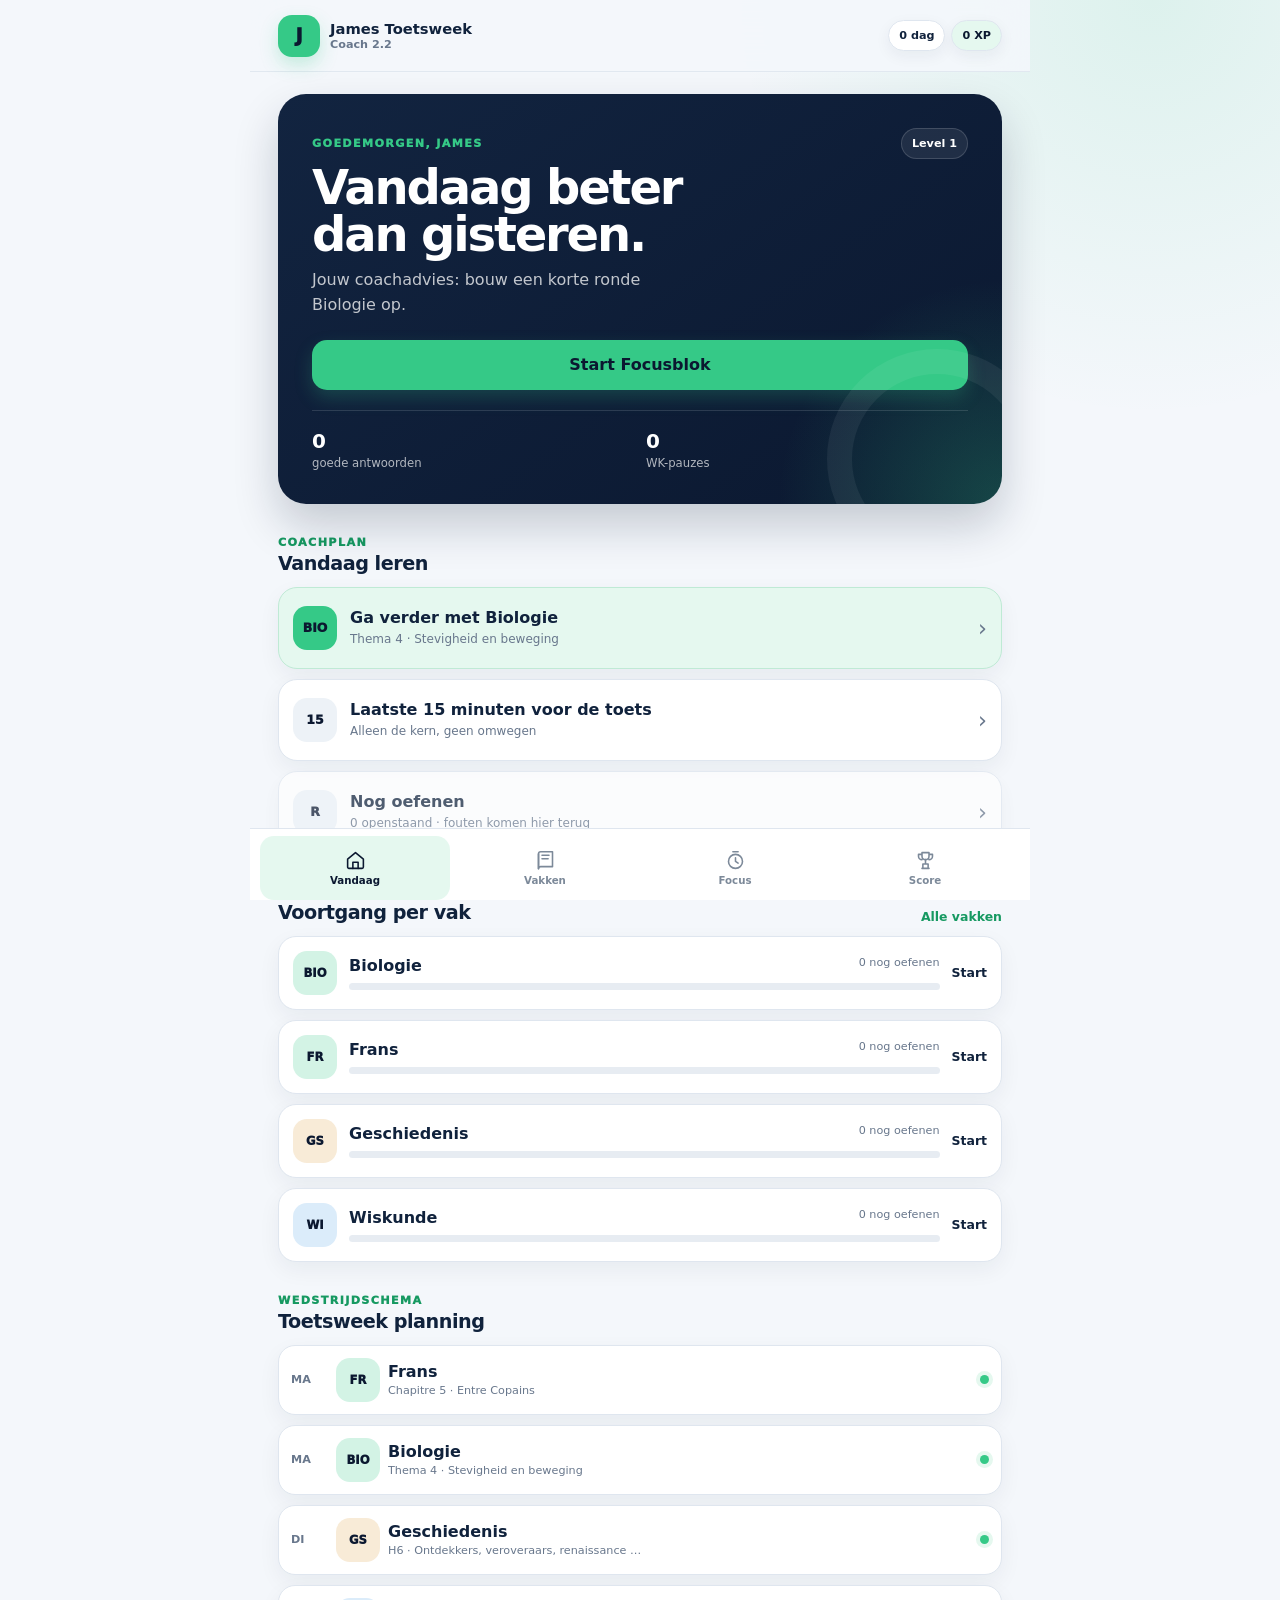
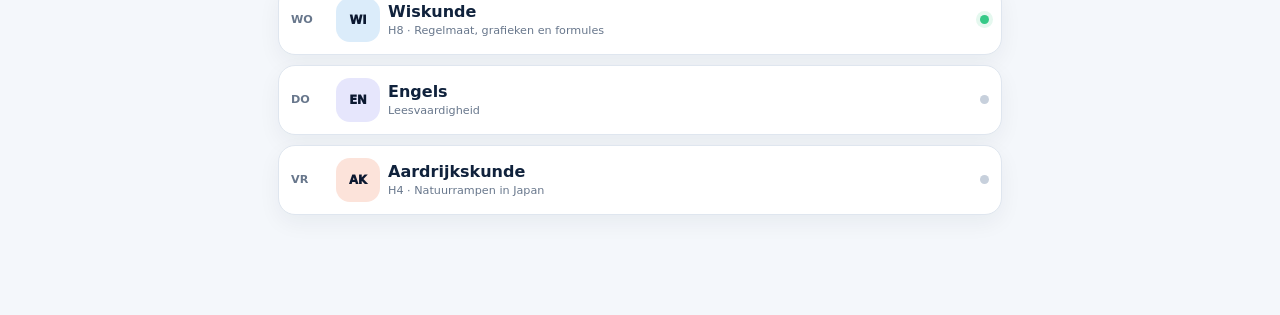
==== commit bf2a0e54: "Add files via upload" ====
--- a/index.html
+++ b/index.html
@@ -3,12 +3,12 @@
   <head>
     <meta charset="UTF-8" />
     <meta name="viewport" content="width=device-width, initial-scale=1, viewport-fit=cover" />
-    <meta name="description" content="James Toetsweek 2.0: jouw mobiele leercoach voor Frans en Biologie." />
+    <meta name="description" content="James Toetsweek 2.2: jouw mobiele leercoach voor Biologie, Frans, Geschiedenis en Wiskunde." />
     <meta name="theme-color" content="#0b1830" />
     <meta name="apple-mobile-web-app-capable" content="yes" />
     <meta name="apple-mobile-web-app-status-bar-style" content="black-translucent" />
     <meta name="apple-mobile-web-app-title" content="James Toetsweek" />
-    <title>James Toetsweek 2.0</title>
+    <title>James Toetsweek 2.2</title>
     <link rel="manifest" href="manifest.json" />
     <link rel="icon" href="icon.svg" type="image/svg+xml" />
     <link rel="apple-touch-icon" href="icon.svg" />
@@ -23,7 +23,7 @@
           <span class="brand-mark">J</span>
           <span class="brand-copy">
             <strong>James Toetsweek</strong>
-            <small>Coach 2.0</small>
+            <small>Coach 2.2</small>
           </span>
         </a>
         <div class="top-stats">
--- a/styles.css
+++ b/styles.css
@@ -805,6 +805,165 @@
   line-height: 1.5;
 }
 
+.study-tips,
+.history-timeline,
+.source-list,
+.formula-grid {
+  display: grid;
+  gap: 10px;
+}
+
+.formula-grid {
+  grid-template-columns: repeat(2, minmax(0, 1fr));
+}
+
+.formula-card {
+  display: flex;
+  min-height: 160px;
+  padding: 17px;
+  flex-direction: column;
+  border: 1px solid var(--line);
+  border-radius: 18px;
+  background: linear-gradient(145deg, white, #eef7ff);
+}
+
+.formula-card b {
+  font-size: 0.84rem;
+}
+
+.formula-card code {
+  display: block;
+  margin: 14px 0 12px;
+  padding: 10px;
+  border-left: 4px solid var(--accent, var(--blue));
+  border-radius: 8px;
+  color: var(--navy);
+  background: white;
+  font-size: 0.78rem;
+  font-weight: 850;
+  line-height: 1.45;
+}
+
+.formula-card p {
+  margin: auto 0 0;
+  color: var(--muted);
+  font-size: 0.76rem;
+  line-height: 1.45;
+}
+
+.study-tip {
+  display: grid;
+  grid-template-columns: 38px 1fr;
+  gap: 12px;
+  padding: 16px;
+  align-items: start;
+  border: 1px solid var(--line);
+  border-radius: 18px;
+  background: linear-gradient(135deg, white, var(--green-soft));
+}
+
+.study-tip span {
+  display: grid;
+  width: 38px;
+  height: 38px;
+  place-items: center;
+  border-radius: 12px;
+  color: white;
+  background: var(--navy);
+  font-size: 0.72rem;
+  font-weight: 950;
+}
+
+.study-tip p {
+  margin: 2px 0 0;
+  color: var(--muted);
+  line-height: 1.5;
+}
+
+.history-timeline {
+  position: relative;
+}
+
+.history-timeline::before {
+  position: absolute;
+  top: 20px;
+  bottom: 20px;
+  left: 56px;
+  width: 2px;
+  background: var(--line);
+  content: "";
+}
+
+.timeline-item {
+  position: relative;
+  display: grid;
+  grid-template-columns: 48px 1fr;
+  gap: 20px;
+  min-height: 78px;
+  padding: 15px 16px;
+  border: 1px solid var(--line);
+  border-radius: 18px;
+  background: white;
+}
+
+.timeline-item::before {
+  position: absolute;
+  top: 24px;
+  left: 51px;
+  width: 12px;
+  height: 12px;
+  border: 3px solid white;
+  border-radius: 50%;
+  background: var(--accent, var(--green));
+  box-shadow: 0 0 0 1px var(--line);
+  content: "";
+}
+
+.timeline-item time {
+  padding-top: 2px;
+  color: var(--green-dark);
+  font-size: 0.75rem;
+  font-weight: 950;
+}
+
+.timeline-item div {
+  padding-left: 5px;
+}
+
+.timeline-item p {
+  margin: 5px 0 0;
+  color: var(--muted);
+  font-size: 0.82rem;
+  line-height: 1.45;
+}
+
+.source-section {
+  padding-bottom: 6px;
+}
+
+.source-list a {
+  display: flex;
+  min-height: 58px;
+  padding: 13px 15px;
+  align-items: center;
+  justify-content: space-between;
+  gap: 12px;
+  border: 1px solid var(--line);
+  border-radius: 16px;
+  background: white;
+}
+
+.source-list b {
+  font-size: 0.84rem;
+}
+
+.source-list span {
+  flex: 0 0 auto;
+  color: var(--green-dark);
+  font-size: 0.72rem;
+  font-weight: 900;
+}
+
 .session-page {
   max-width: 620px;
   margin: 0 auto;
@@ -1658,6 +1817,14 @@
   .topic-content {
     padding-left: 17px;
   }
+
+  .formula-grid {
+    grid-template-columns: 1fr;
+  }
+
+  .formula-card {
+    min-height: 0;
+  }
 }
 
 @media (prefers-reduced-motion: reduce) {
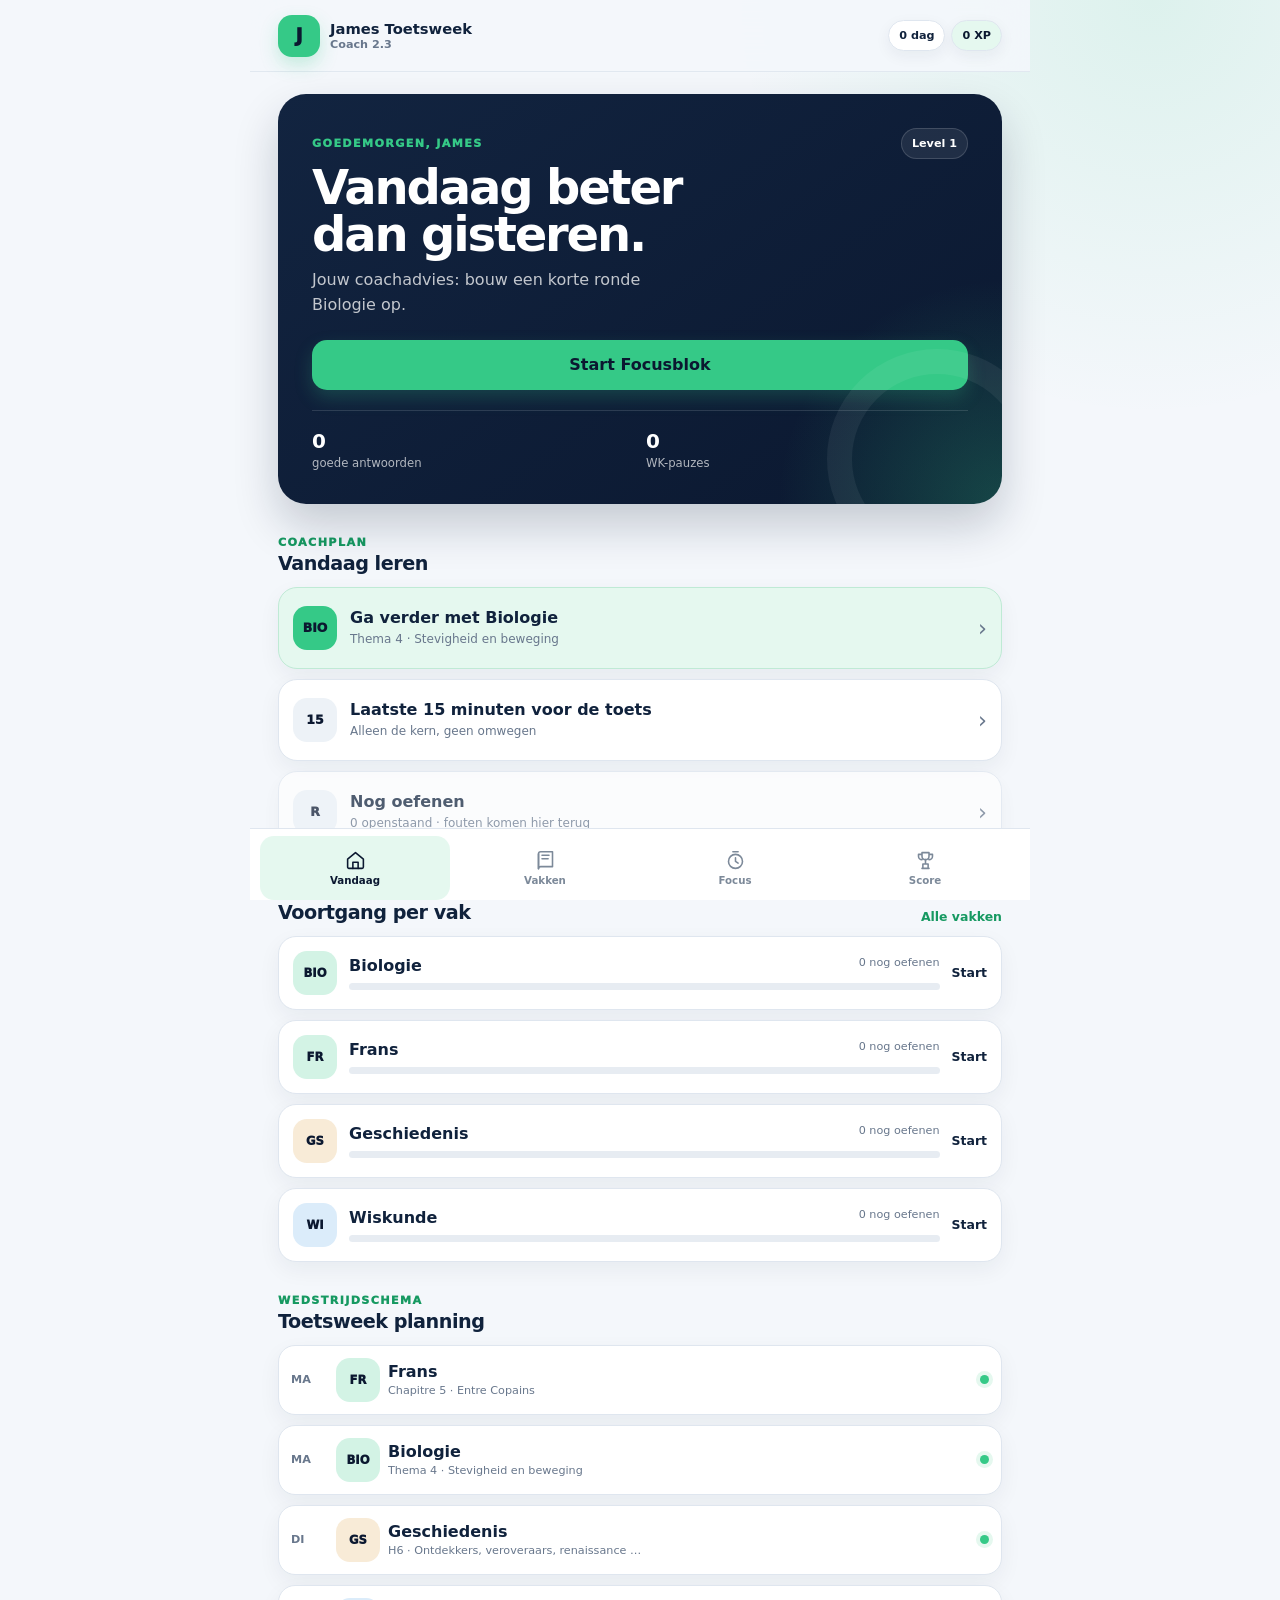
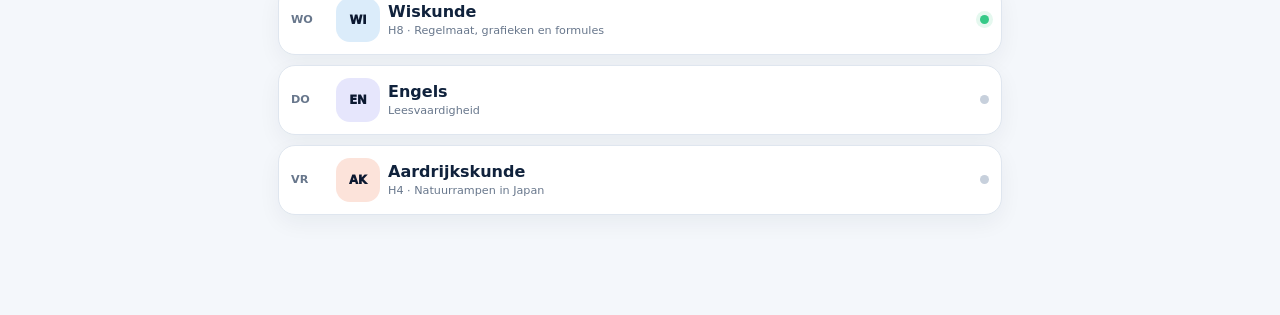
==== commit f72b24a7: "Add files via upload" ====
--- a/index.html
+++ b/index.html
@@ -3,12 +3,12 @@
   <head>
     <meta charset="UTF-8" />
     <meta name="viewport" content="width=device-width, initial-scale=1, viewport-fit=cover" />
-    <meta name="description" content="James Toetsweek 2.2: jouw mobiele leercoach voor Biologie, Frans, Geschiedenis en Wiskunde." />
+    <meta name="description" content="James Toetsweek 2.3: mobiele leercoach voor Biologie, Frans, Geschiedenis, Wiskunde en Aardrijkskunde." />
     <meta name="theme-color" content="#0b1830" />
     <meta name="apple-mobile-web-app-capable" content="yes" />
     <meta name="apple-mobile-web-app-status-bar-style" content="black-translucent" />
     <meta name="apple-mobile-web-app-title" content="James Toetsweek" />
-    <title>James Toetsweek 2.2</title>
+    <title>James Toetsweek 2.3</title>
     <link rel="manifest" href="manifest.json" />
     <link rel="icon" href="icon.svg" type="image/svg+xml" />
     <link rel="apple-touch-icon" href="icon.svg" />
@@ -23,7 +23,7 @@
           <span class="brand-mark">J</span>
           <span class="brand-copy">
             <strong>James Toetsweek</strong>
-            <small>Coach 2.2</small>
+            <small>Coach 2.3</small>
           </span>
         </a>
         <div class="top-stats">
--- a/styles.css
+++ b/styles.css
@@ -808,7 +808,8 @@
 .study-tips,
 .history-timeline,
 .source-list,
-.formula-grid {
+.formula-grid,
+.glossary-grid {
   display: grid;
   gap: 10px;
 }
@@ -962,6 +963,55 @@
   color: var(--green-dark);
   font-size: 0.72rem;
   font-weight: 900;
+}
+
+.glossary-grid {
+  grid-template-columns: repeat(2, minmax(0, 1fr));
+}
+
+.glossary-card {
+  overflow: hidden;
+  border: 1px solid var(--line);
+  border-radius: 16px;
+  background: white;
+}
+
+.glossary-card summary {
+  display: flex;
+  min-height: 54px;
+  padding: 13px 15px;
+  align-items: center;
+  justify-content: space-between;
+  gap: 10px;
+  cursor: pointer;
+  list-style: none;
+}
+
+.glossary-card summary::-webkit-details-marker {
+  display: none;
+}
+
+.glossary-card summary b {
+  font-size: 0.82rem;
+}
+
+.glossary-card summary i {
+  color: var(--accent, var(--green-dark));
+  font-style: normal;
+  font-weight: 900;
+  transition: transform 150ms ease;
+}
+
+.glossary-card[open] summary i {
+  transform: rotate(45deg);
+}
+
+.glossary-card p {
+  margin: 0;
+  padding: 0 15px 15px;
+  color: var(--muted);
+  font-size: 0.78rem;
+  line-height: 1.45;
 }
 
 .session-page {
@@ -1825,6 +1875,10 @@
   .formula-card {
     min-height: 0;
   }
+
+  .glossary-grid {
+    grid-template-columns: 1fr;
+  }
 }
 
 @media (prefers-reduced-motion: reduce) {
